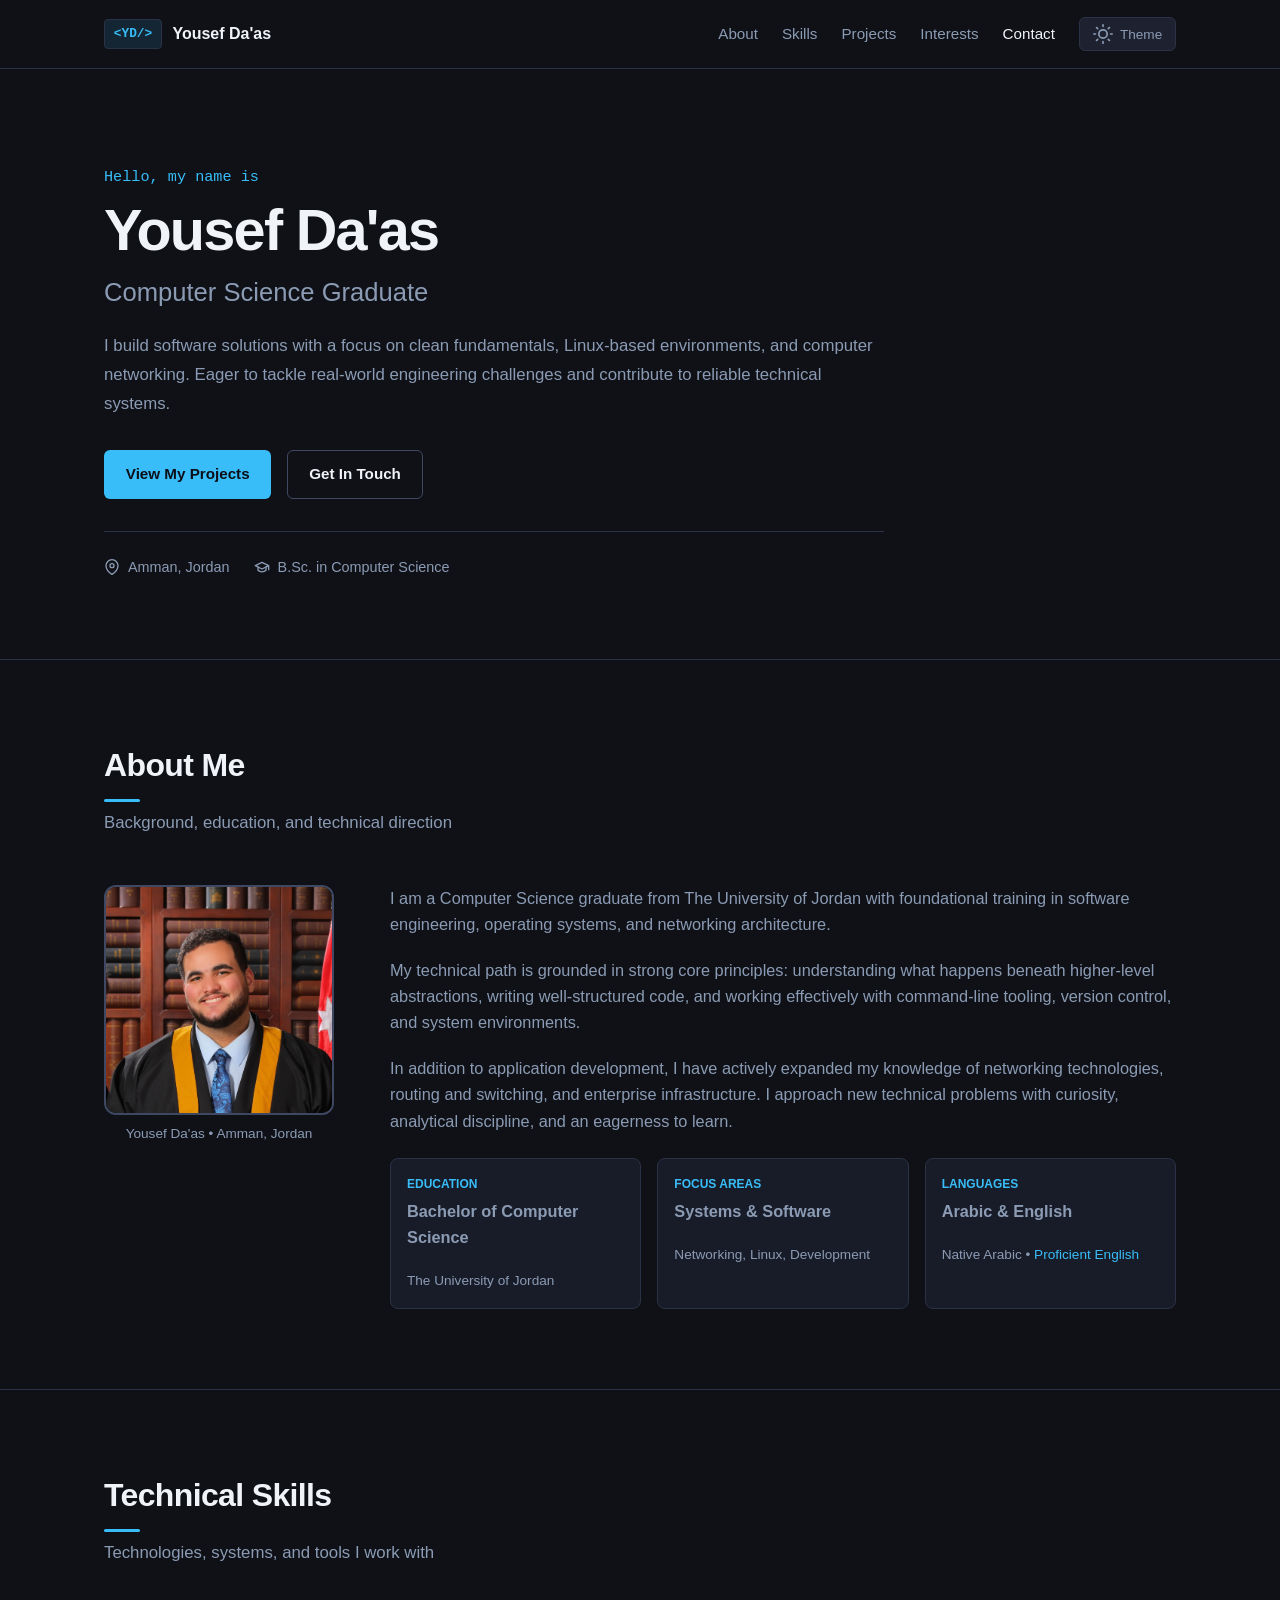
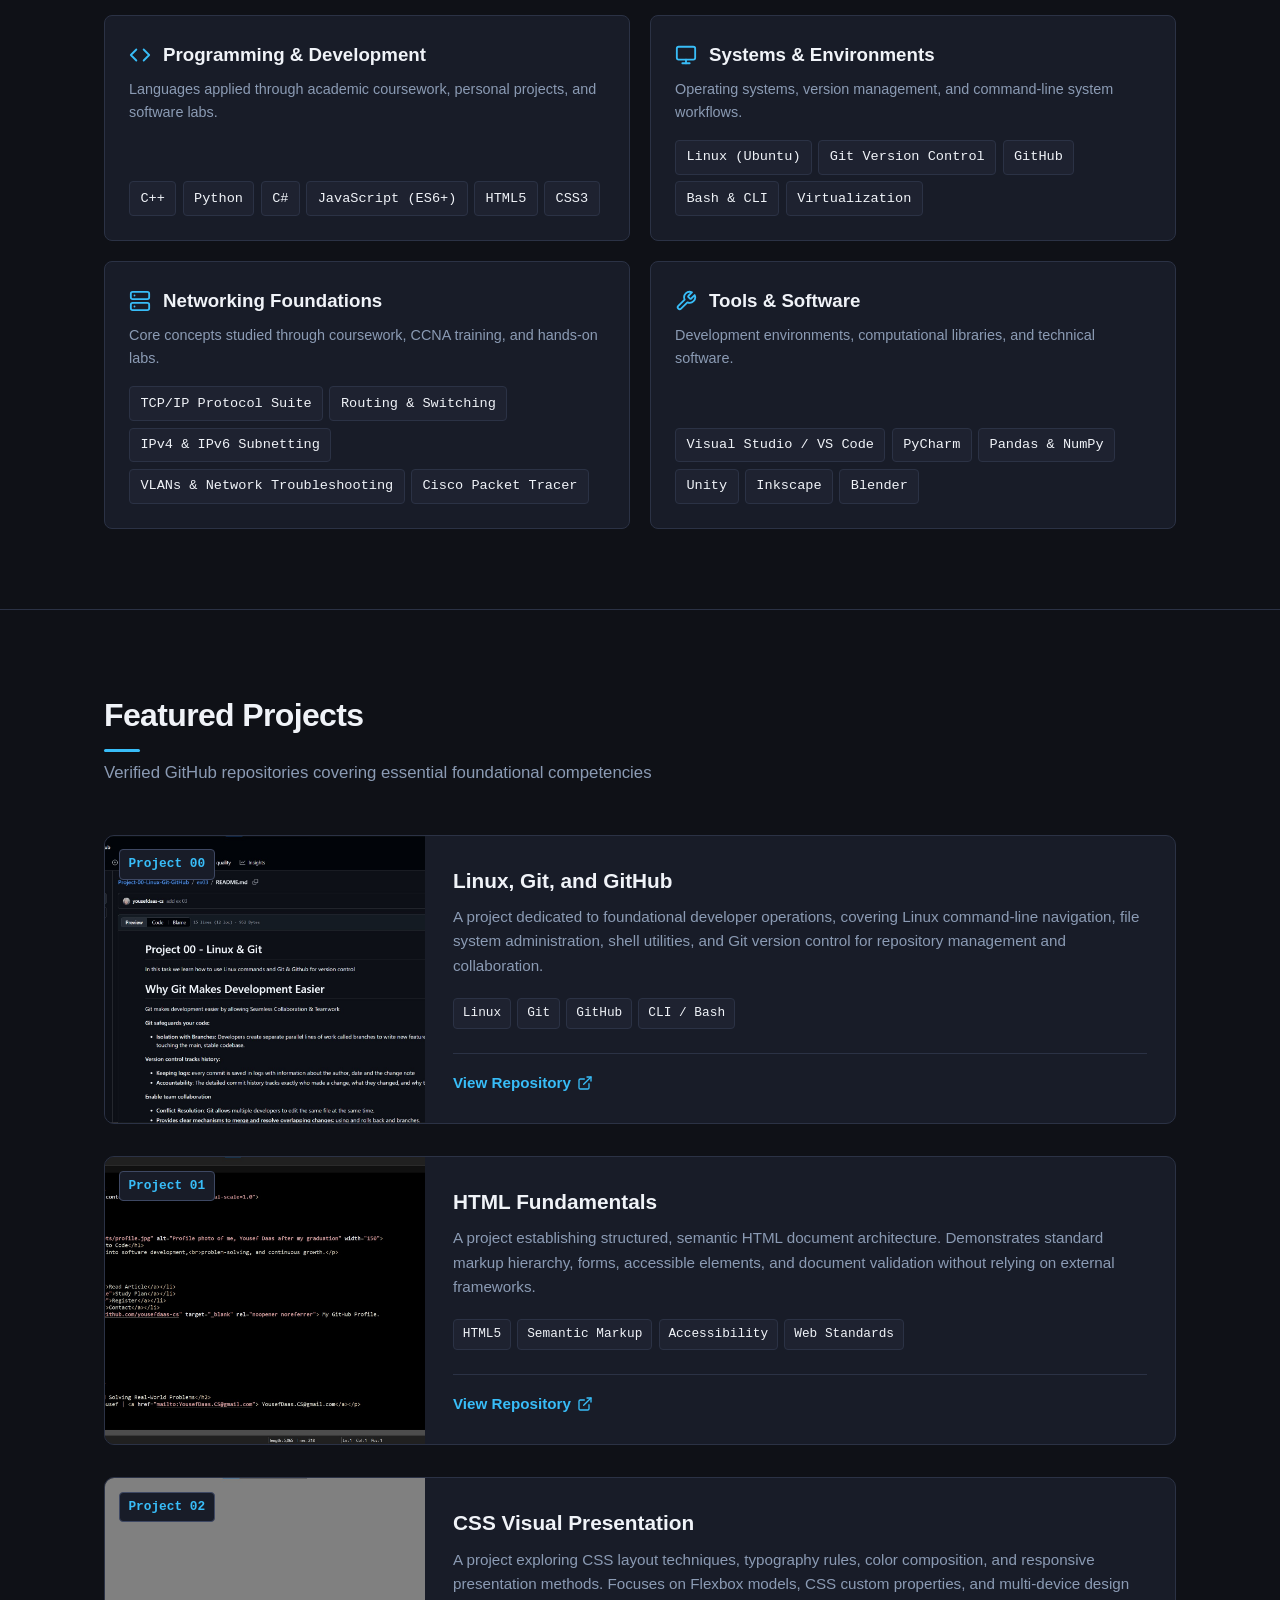
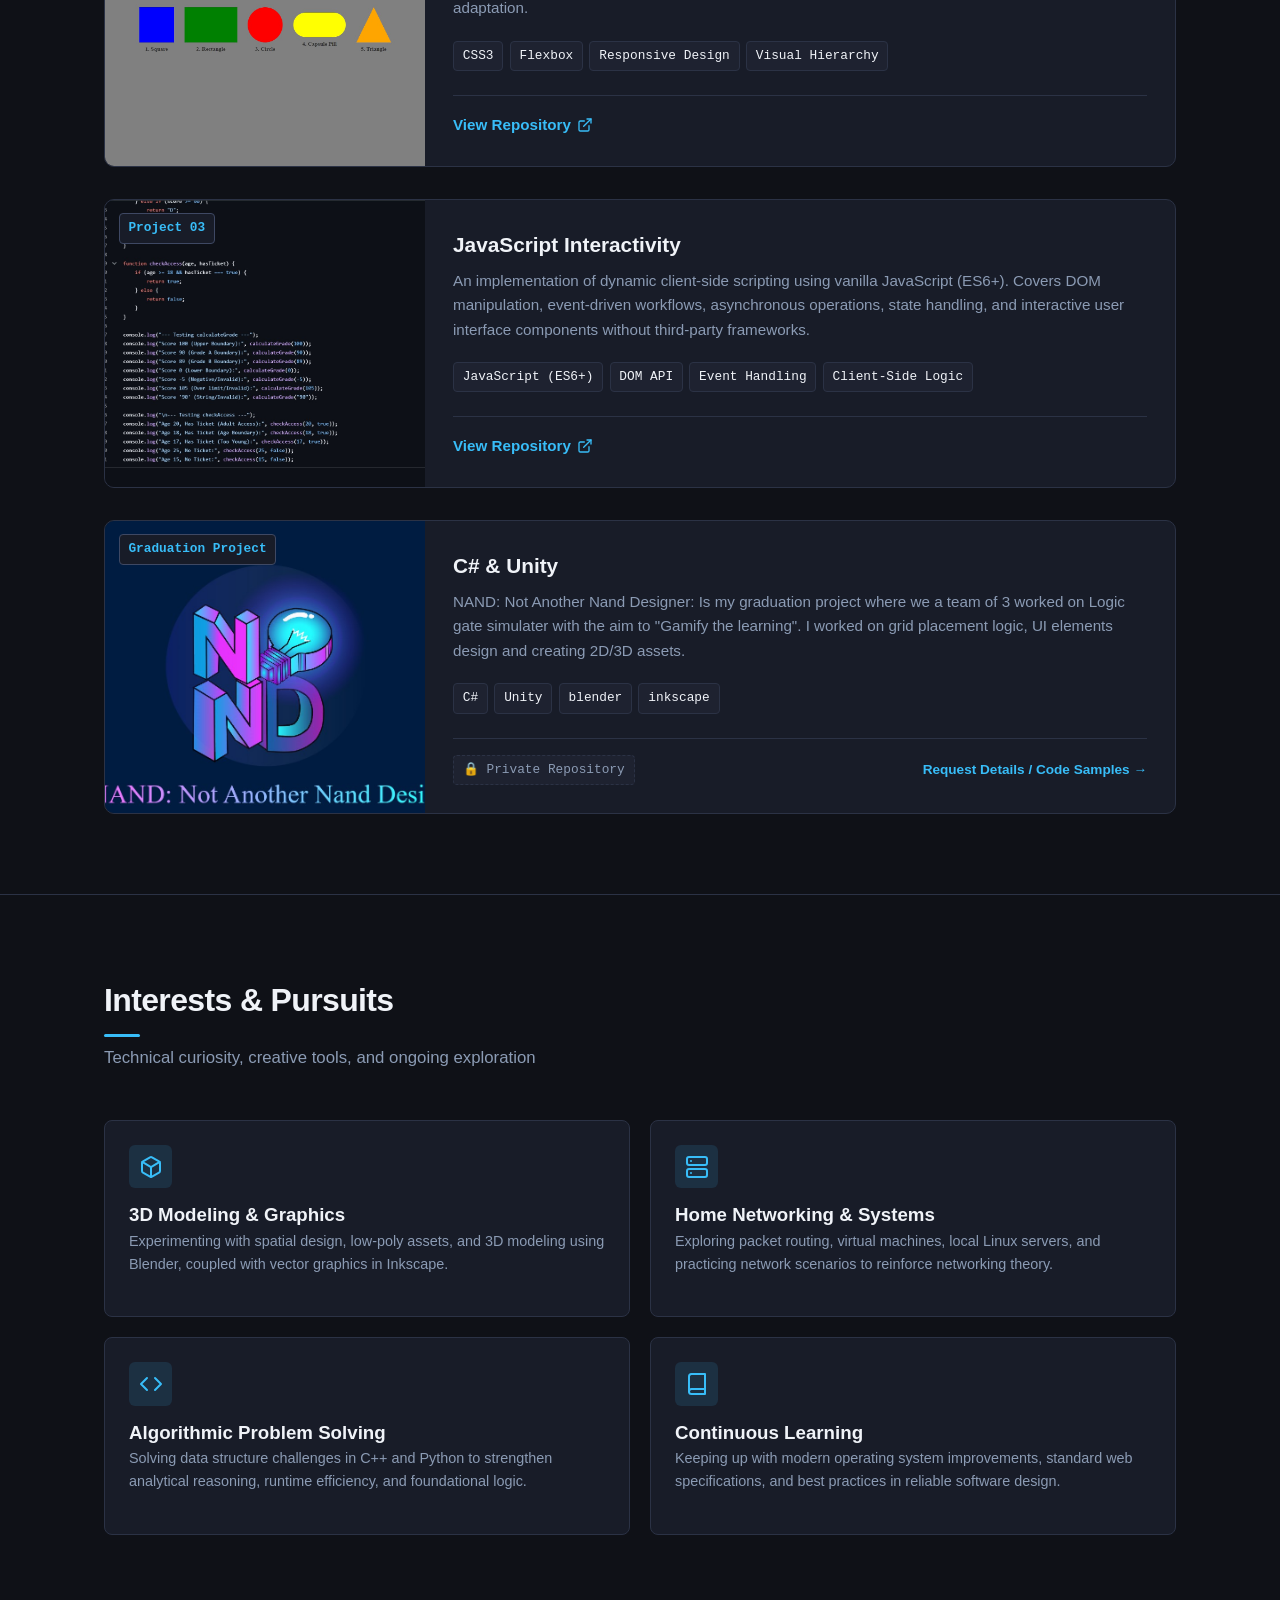
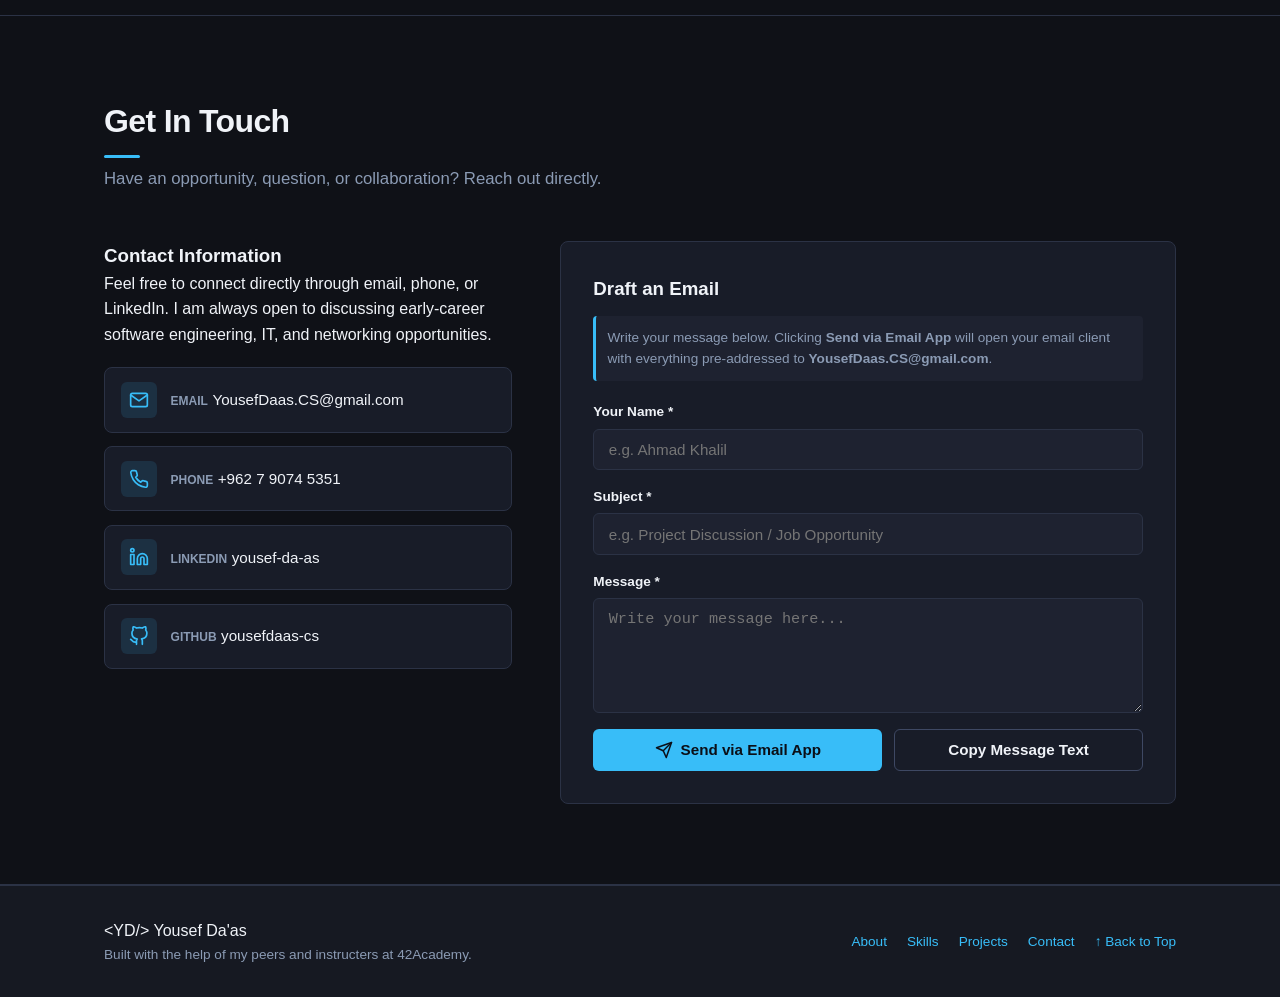
==== ex00/index.html @ 50f31eaf "Move progect files to folder" ====
<!DOCTYPE html>
<html lang="en" data-theme="dark">
<head>
  <meta charset="UTF-8">
  <meta name="viewport" content="width=device-width, initial-scale=1.0">
  <meta name="description" content="Personal portfolio of Yousef Da'as, a Computer Science graduate showcasing software development, systems, and networking projects.">
  <title>Yousef Da'as | Computer Science Portfolio</title>
  <link rel="stylesheet" href="style.css">
</head>
<body id="top">
  <!-- Header & Navigation -->
  <header class="site-header">
    <div class="container header-container">
      <a href="#top" class="brand-link" aria-label="Yousef Da'as Home">
        <span class="brand-mark">&lt;YD/&gt;</span>
        <span class="brand-name">Yousef Da'as</span>
      </a>

      <button 
        type="button" 
        class="nav-toggle" 
        id="nav-toggle" 
        aria-controls="primary-navigation" 
        aria-expanded="false" 
        aria-label="Toggle navigation menu"
      >
        <span class="hamburger-bar"></span>
        <span class="hamburger-bar"></span>
        <span class="hamburger-bar"></span>
      </button>

      <nav class="primary-nav" id="primary-navigation" aria-label="Main navigation">
        <ul class="nav-list">
          <li><a href="#about" class="nav-link">About</a></li>
          <li><a href="#skills" class="nav-link">Skills</a></li>
          <li><a href="#projects" class="nav-link">Projects</a></li>
          <li><a href="#interests" class="nav-link">Interests</a></li>
          <li><a href="#contact" class="nav-link">Contact</a></li>
        </ul>
        <button 
          type="button" 
          class="theme-toggle" 
          id="theme-toggle" 
          aria-label="Switch to light theme"
          title="Switch theme"
        >
          <svg class="theme-icon icon-sun" viewBox="0 0 24 24" width="20" height="20" fill="none" stroke="currentColor" stroke-width="2" stroke-linecap="round" stroke-linejoin="round" aria-hidden="true">
            <circle cx="12" cy="12" r="5"></circle>
            <line x1="12" y1="1" x2="12" y2="3"></line>
            <line x1="12" y1="21" x2="12" y2="23"></line>
            <line x1="4.22" y1="4.22" x2="5.64" y2="5.64"></line>
            <line x1="18.36" y1="18.36" x2="19.78" y2="19.78"></line>
            <line x1="1" y1="12" x2="3" y2="12"></line>
            <line x1="21" y1="12" x2="23" y2="12"></line>
            <line x1="4.22" y1="19.78" x2="5.64" y2="18.36"></line>
            <line x1="18.36" y1="5.64" x2="19.78" y2="4.22"></line>
          </svg>
          <svg class="theme-icon icon-moon" viewBox="0 0 24 24" width="20" height="20" fill="none" stroke="currentColor" stroke-width="2" stroke-linecap="round" stroke-linejoin="round" aria-hidden="true">
            <path d="M21 12.79A9 9 0 1 1 11.21 3 7 7 0 0 0 21 12.79z"></path>
          </svg>
          <span class="theme-toggle-label">Theme</span>
        </button>
      </nav>
    </div>
  </header>

  <main id="main-content">
    <!-- Hero Section -->
    <section class="hero-section" aria-labelledby="hero-title">
      <div class="container hero-container">
        <div class="hero-content">
          <p class="hero-eyebrow">Hello, my name is</p>
          <h1 class="hero-title" id="hero-title">Yousef Da'as</h1>
          <p class="hero-subtitle">Computer Science Graduate</p>
          <p class="hero-description">
            I build software solutions with a focus on clean fundamentals, Linux-based environments, and computer networking. Eager to tackle real-world engineering challenges and contribute to reliable technical systems.
          </p>
          <div class="hero-actions">
            <a href="#projects" class="btn btn-primary">View My Projects</a>
            <a href="#contact" class="btn btn-secondary">Get In Touch</a>
          </div>
          <div class="hero-meta">
            <span class="meta-item">
              <svg viewBox="0 0 24 24" width="16" height="16" fill="none" stroke="currentColor" stroke-width="2" stroke-linecap="round" stroke-linejoin="round" aria-hidden="true">
                <path d="M21 10c0 7-9 13-9 13s-9-6-9-13a9 9 0 0 1 18 0z"></path>
                <circle cx="12" cy="10" r="3"></circle>
              </svg>
              Amman, Jordan
            </span>
            <span class="meta-item">
              <svg viewBox="0 0 24 24" width="16" height="16" fill="none" stroke="currentColor" stroke-width="2" stroke-linecap="round" stroke-linejoin="round" aria-hidden="true">
                <path d="M22 10v6M2 10l10-5 10 5-10 5z"></path>
                <path d="M6 12v5c3 3 9 3 12 0v-5"></path>
              </svg>
              B.Sc. in Computer Science
            </span>
          </div>
        </div>
      </div>
    </section>

    <!-- About Section -->
    <section class="section about-section" id="about" aria-labelledby="about-title">
      <div class="container">
        <div class="section-header">
          <h2 class="section-title" id="about-title">About Me</h2>
          <p class="section-subtitle">Background, education, and technical direction</p>
        </div>

        <div class="about-grid">
          <div class="about-image-wrapper">
            <div class="image-frame">
              <img 
                src="assets/profile.jpg" 
                alt="Portrait of Yousef Da'as" 
                class="profile-image" 
                width="360" 
                height="360"
                loading="lazy"
                onerror="this.classList.add('image-fallback'); this.nextElementSibling.style.display='flex';"
              >
            </div>
            <p class="image-caption">Yousef Da'as &bull; Amman, Jordan</p>
          </div>

          <div class="about-content">
            <p>
              I am a Computer Science graduate from The University of Jordan with foundational training in software engineering, operating systems, and networking architecture.
            </p>
            <p>
              My technical path is grounded in strong core principles: understanding what happens beneath higher-level abstractions, writing well-structured code, and working effectively with command-line tooling, version control, and system environments.
            </p>
            <p>
              In addition to application development, I have actively expanded my knowledge of networking technologies, routing and switching, and enterprise infrastructure. I approach new technical problems with curiosity, analytical discipline, and an eagerness to learn.
            </p>

            <div class="about-highlights">
              <div class="highlight-card">
                <h3 class="highlight-title">Education</h3>
                <p class="highlight-text">Bachelor of Computer Science</p>
                <span class="highlight-sub">The University of Jordan</span>
              </div>
              <div class="highlight-card">
                <h3 class="highlight-title">Focus Areas</h3>
                <p class="highlight-text">Systems &amp; Software</p>
                <span class="highlight-sub">Networking, Linux, Development</span>
              </div>
              <div class="highlight-card">
                <h3 class="highlight-title">Languages</h3>
                <p class="highlight-text">Arabic &amp; English</p>
                <span class="highlight-sub">Native Arabic &bull; <a href="https://cert.efset.org/en/eNykhi">Proficient English</a></span>
              </div>
            </div>
          </div>
        </div>
      </div>
    </section>

    <!-- Skills Section -->
    <section class="section skills-section" id="skills" aria-labelledby="skills-title">
      <div class="container">
        <div class="section-header">
          <h2 class="section-title" id="skills-title">Technical Skills</h2>
          <p class="section-subtitle">Technologies, systems, and tools I work with</p>
        </div>

        <div class="skills-grid">
          <!-- Category 1 -->
          <article class="skill-category-card">
            <div class="category-header">
              <svg viewBox="0 0 24 24" width="22" height="22" fill="none" stroke="currentColor" stroke-width="2" stroke-linecap="round" stroke-linejoin="round" class="category-icon" aria-hidden="true">
                <polyline points="16 18 22 12 16 6"></polyline>
                <polyline points="8 6 2 12 8 18"></polyline>
              </svg>
              <h3 class="category-title">Programming &amp; Development</h3>
            </div>
            <p class="category-desc">Languages applied through academic coursework, personal projects, and software labs.</p>
            <ul class="skill-pill-list">
              <li class="skill-pill">C++</li>
              <li class="skill-pill">Python</li>
              <li class="skill-pill">C#</li>
              <li class="skill-pill">JavaScript (ES6+)</li>
              <li class="skill-pill">HTML5</li>
              <li class="skill-pill">CSS3</li>
            </ul>
          </article>

          <!-- Category 2 -->
          <article class="skill-category-card">
            <div class="category-header">
              <svg viewBox="0 0 24 24" width="22" height="22" fill="none" stroke="currentColor" stroke-width="2" stroke-linecap="round" stroke-linejoin="round" class="category-icon" aria-hidden="true">
                <rect x="2" y="3" width="20" height="14" rx="2" ry="2"></rect>
                <line x1="8" y1="21" x2="16" y2="21"></line>
                <line x1="12" y1="17" x2="12" y2="21"></line>
              </svg>
              <h3 class="category-title">Systems &amp; Environments</h3>
            </div>
            <p class="category-desc">Operating systems, version management, and command-line system workflows.</p>
            <ul class="skill-pill-list">
              <li class="skill-pill">Linux (Ubuntu)</li>
              <li class="skill-pill">Git Version Control</li>
              <li class="skill-pill">GitHub</li>
              <li class="skill-pill">Bash &amp; CLI</li>
              <li class="skill-pill">Virtualization</li>
            </ul>
          </article>

          <!-- Category 3 -->
          <article class="skill-category-card">
            <div class="category-header">
              <svg viewBox="0 0 24 24" width="22" height="22" fill="none" stroke="currentColor" stroke-width="2" stroke-linecap="round" stroke-linejoin="round" class="category-icon" aria-hidden="true">
                <rect x="2" y="2" width="20" height="8" rx="2" ry="2"></rect>
                <rect x="2" y="14" width="20" height="8" rx="2" ry="2"></rect>
                <line x1="6" y1="6" x2="6.01" y2="6"></line>
                <line x1="6" y1="18" x2="6.01" y2="18"></line>
              </svg>
              <h3 class="category-title">Networking Foundations</h3>
            </div>
            <p class="category-desc">Core concepts studied through coursework, CCNA training, and hands-on labs.</p>
            <ul class="skill-pill-list">
              <li class="skill-pill">TCP/IP Protocol Suite</li>
              <li class="skill-pill">Routing &amp; Switching</li>
              <li class="skill-pill">IPv4 &amp; IPv6 Subnetting</li>
              <li class="skill-pill">VLANs &amp; Network Troubleshooting</li>
              <li class="skill-pill">Cisco Packet Tracer</li>
            </ul>
          </article>

          <!-- Category 4 -->
          <article class="skill-category-card">
            <div class="category-header">
              <svg viewBox="0 0 24 24" width="22" height="22" fill="none" stroke="currentColor" stroke-width="2" stroke-linecap="round" stroke-linejoin="round" class="category-icon" aria-hidden="true">
                <path d="M14.7 6.3a1 1 0 0 0 0 1.4l1.6 1.6a1 1 0 0 0 1.4 0l3.77-3.77a6 6 0 0 1-7.94 7.94l-6.91 6.91a2.12 2.12 0 0 1-3-3l6.91-6.91a6 6 0 0 1 7.94-7.94l-3.76 3.76z"></path>
              </svg>
              <h3 class="category-title">Tools &amp; Software</h3>
            </div>
            <p class="category-desc">Development environments, computational libraries, and technical software.</p>
            <ul class="skill-pill-list">
              <li class="skill-pill">Visual Studio / VS Code</li>
              <li class="skill-pill">PyCharm</li>
              <li class="skill-pill">Pandas &amp; NumPy</li>
              <li class="skill-pill">Unity</li>
              <li class="skill-pill">Inkscape</li>
              <li class="skill-pill">Blender</li>
            </ul>
          </article>
        </div>
      </div>
    </section>

    <!-- Projects Section -->
    <section class="section projects-section" id="projects" aria-labelledby="projects-title">
      <div class="container">
        <div class="section-header">
          <h2 class="section-title" id="projects-title">Featured Projects</h2>
          <p class="section-subtitle">Verified GitHub repositories covering essential foundational competencies</p>
        </div>

        <div class="projects-grid">
          <!-- Project 1 -->
          <article class="project-card">
            <div class="project-preview">
              <img 
                src="assets/project-linux-git.jpg" 
                alt="Terminal &amp; Git Workflow" 
                class="project-image"
                loading="lazy"
                onerror="this.classList.add('project-fallback'); this.nextElementSibling.style.display='flex';"
              >
              <span class="project-badge">Project 00</span>
            </div>

            <div class="project-body">
              <h3 class="project-title">Linux, Git, and GitHub</h3>
              <p class="project-description">
                A project dedicated to foundational developer operations, covering Linux command-line navigation, file system administration, shell utilities, and Git version control for repository management and collaboration.
              </p>
              <div class="project-tags">
                <span class="tag">Linux</span>
                <span class="tag">Git</span>
                <span class="tag">GitHub</span>
                <span class="tag">CLI / Bash</span>
              </div>
              <div class="project-footer">
                <a 
                  href="https://github.com/yousefdaas-cs/Project-00-Linux-Git-GitHub" 
                  class="project-link" 
                  target="_blank" 
                  rel="noopener noreferrer"
                  aria-label="View Project 00: Linux, Git, and GitHub repository on GitHub (opens in new tab)"
                >
                  <span>View Repository</span>
                  <svg viewBox="0 0 24 24" width="16" height="16" fill="none" stroke="currentColor" stroke-width="2" stroke-linecap="round" stroke-linejoin="round" aria-hidden="true">
                    <path d="M18 13v6a2 2 0 0 1-2 2H5a2 2 0 0 1-2-2V8a2 2 0 0 1 2-2h6"></path>
                    <polyline points="15 3 21 3 21 9"></polyline>
                    <line x1="10" y1="14" x2="21" y2="3"></line>
                  </svg>
                </a>
              </div>
            </div>
          </article>

          <!-- Project 2 -->
          <article class="project-card">
            <div class="project-preview">
              <img 
                src="assets/project-html-fundamentals.jpg" 
                alt="Semantic HTML5" 
                class="project-image"
                loading="lazy"
                onerror="this.classList.add('project-fallback'); this.nextElementSibling.style.display='flex';"
              >
              <span class="project-badge">Project 01</span>
            </div>

            <div class="project-body">
              <h3 class="project-title">HTML Fundamentals</h3>
              <p class="project-description">
                A project establishing structured, semantic HTML document architecture. Demonstrates standard markup hierarchy, forms, accessible elements, and document validation without relying on external frameworks.
              </p>
              <div class="project-tags">
                <span class="tag">HTML5</span>
                <span class="tag">Semantic Markup</span>
                <span class="tag">Accessibility</span>
                <span class="tag">Web Standards</span>
              </div>
              <div class="project-footer">
                <a 
                  href="https://github.com/yousefdaas-cs/Project-01-HTML-Fundamentals" 
                  class="project-link" 
                  target="_blank" 
                  rel="noopener noreferrer"
                  aria-label="View Project 01: HTML Fundamentals repository on GitHub (opens in new tab)"
                >
                  <span>View Repository</span>
                  <svg viewBox="0 0 24 24" width="16" height="16" fill="none" stroke="currentColor" stroke-width="2" stroke-linecap="round" stroke-linejoin="round" aria-hidden="true">
                    <path d="M18 13v6a2 2 0 0 1-2 2H5a2 2 0 0 1-2-2V8a2 2 0 0 1 2-2h6"></path>
                    <polyline points="15 3 21 3 21 9"></polyline>
                    <line x1="10" y1="14" x2="21" y2="3"></line>
                  </svg>
                </a>
              </div>
            </div>
          </article>

          <!-- Project 3 -->
          <article class="project-card">
            <div class="project-preview">
              <img 
                src="assets/project-css-presentation.jpg" 
                alt="CSS Styling &amp; Layouts" 
                class="project-image"
                loading="lazy"
                onerror="this.classList.add('project-fallback'); this.nextElementSibling.style.display='flex';"
              >
              <span class="project-badge">Project 02</span>
            </div>

            <div class="project-body">
              <h3 class="project-title">CSS Visual Presentation</h3>
              <p class="project-description">
                A project exploring CSS layout techniques, typography rules, color composition, and responsive presentation methods. Focuses on Flexbox models, CSS custom properties, and multi-device design adaptation.
              </p>
              <div class="project-tags">
                <span class="tag">CSS3</span>
                <span class="tag">Flexbox</span>
                <span class="tag">Responsive Design</span>
                <span class="tag">Visual Hierarchy</span>
              </div>
              <div class="project-footer">
                <a 
                  href="https://github.com/yousefdaas-cs/Project-02-CSS-Visual-Presentation" 
                  class="project-link" 
                  target="_blank" 
                  rel="noopener noreferrer"
                  aria-label="View Project 02: CSS Visual Presentation repository on GitHub (opens in new tab)"
                >
                  <span>View Repository</span>
                  <svg viewBox="0 0 24 24" width="16" height="16" fill="none" stroke="currentColor" stroke-width="2" stroke-linecap="round" stroke-linejoin="round" aria-hidden="true">
                    <path d="M18 13v6a2 2 0 0 1-2 2H5a2 2 0 0 1-2-2V8a2 2 0 0 1 2-2h6"></path>
                    <polyline points="15 3 21 3 21 9"></polyline>
                    <line x1="10" y1="14" x2="21" y2="3"></line>
                  </svg>
                </a>
              </div>
            </div>
          </article>
		  <!-- Project 4: JavaScript Interactivity -->
          <article class="project-card">
            <div class="project-preview">
              <img 
                src="assets/project-javascript-interactivity.jpg" 
                alt="JS DOM &amp; Logic" 
                class="project-image"
                loading="lazy"
                onerror="this.classList.add('project-fallback'); this.nextElementSibling.style.display='flex';"
              >
              <span class="project-badge">Project 03</span>
            </div>

            <div class="project-body">
              <h3 class="project-title">JavaScript Interactivity</h3>
              <p class="project-description">
                An implementation of dynamic client-side scripting using vanilla JavaScript (ES6+). Covers DOM manipulation, event-driven workflows, asynchronous operations, state handling, and interactive user interface components without third-party frameworks.
              </p>
              <div class="project-tags">
                <span class="tag">JavaScript (ES6+)</span>
                <span class="tag">DOM API</span>
                <span class="tag">Event Handling</span>
                <span class="tag">Client-Side Logic</span>
              </div>
              <div class="project-footer">
                <a 
                  href="https://github.com/yousefdaas-cs/Project-03-JavaScript-Interactivity" 
                  class="project-link" 
                  target="_blank" 
                  rel="noopener noreferrer"
                  aria-label="View Project 03: JavaScript Interactivity repository on GitHub (opens in new tab)"
                >
                  <span>View Repository</span>
                  <svg viewBox="0 0 24 24" width="16" height="16" fill="none" stroke="currentColor" stroke-width="2" stroke-linecap="round" stroke-linejoin="round" aria-hidden="true">
                    <path d="M18 13v6a2 2 0 0 1-2 2H5a2 2 0 0 1-2-2V8a2 2 0 0 1 2-2h6"></path>
                    <polyline points="15 3 21 3 21 9"></polyline>
                    <line x1="10" y1="14" x2="21" y2="3"></line>
                  </svg>
                </a>
              </div>
            </div>
          </article>
		  
		  <!-- Personal Project : Nand -->
          <article class="project-card">
            <div class="project-preview">
              <img 
                src="assets/NAND.jpg" 
                alt="C# &amp; Unity" 
                class="project-image"
                loading="lazy"
                onerror="this.classList.add('project-fallback'); this.nextElementSibling.style.display='flex';"
              >
              <span class="project-badge">Graduation Project </span>
            </div>

            <div class="project-body">
              <h3 class="project-title">C# &amp; Unity</h3>
              <p class="project-description">
                NAND: Not Another Nand Designer: Is my graduation project where we a team of 3 worked on Logic gate simulater with the aim to "Gamify the learning". I worked on grid placement logic, UI elements design and creating 2D/3D assets.
              </p>
              <div class="project-tags">
                <span class="tag">C#</span>
                <span class="tag">Unity</span>
                <span class="tag">blender</span>
                <span class="tag">inkscape</span>
              </div>
              <div class="project-footer">
                <div class="private-badge-wrap" style="display: flex; align-items: center; justify-content: space-between; flex-wrap: wrap; gap: 0.5rem;">
                  <span class="tag" style="color: var(--text-muted); border-style: dashed;">
                    🔒 Private Repository
                  </span>
                  <a href="#contact" class="project-link" style="font-size: 0.85rem;">
                    Request Details / Code Samples &rarr;
                  </a>
                </div>
              </div>
            </div>
          </article>
		  
        </div>
      </div>
    </section>

    <!-- Interests Section -->
    <section class="section interests-section" id="interests" aria-labelledby="interests-title">
      <div class="container">
        <div class="section-header">
          <h2 class="section-title" id="interests-title">Interests &amp; Pursuits</h2>
          <p class="section-subtitle">Technical curiosity, creative tools, and ongoing exploration</p>
        </div>

        <div class="interests-grid">
          <div class="interest-item">
            <div class="interest-icon-wrap">
              <svg viewBox="0 0 24 24" width="24" height="24" fill="none" stroke="currentColor" stroke-width="2" stroke-linecap="round" stroke-linejoin="round" aria-hidden="true">
                <path d="M21 16V8a2 2 0 0 0-1-1.73l-7-4a2 2 0 0 0-2 0l-7 4A2 2 0 0 0 3 8v8a2 2 0 0 0 1 1.73l7 4a2 2 0 0 0 2 0l7-4A2 2 0 0 0 21 16z"></path>
                <polyline points="3.27 6.96 12 12.01 20.73 6.96"></polyline>
                <line x1="12" y1="22.08" x2="12" y2="12"></line>
              </svg>
            </div>
            <h3 class="interest-title">3D Modeling &amp; Graphics</h3>
            <p class="interest-text">
              Experimenting with spatial design, low-poly assets, and 3D modeling using Blender, coupled with vector graphics in Inkscape.
            </p>
          </div>

          <div class="interest-item">
            <div class="interest-icon-wrap">
              <svg viewBox="0 0 24 24" width="24" height="24" fill="none" stroke="currentColor" stroke-width="2" stroke-linecap="round" stroke-linejoin="round" aria-hidden="true">
                <rect x="2" y="2" width="20" height="8" rx="2" ry="2"></rect>
                <rect x="2" y="14" width="20" height="8" rx="2" ry="2"></rect>
                <line x1="6" y1="6" x2="6.01" y2="6"></line>
                <line x1="6" y1="18" x2="6.01" y2="18"></line>
              </svg>
            </div>
            <h3 class="interest-title">Home Networking &amp; Systems</h3>
            <p class="interest-text">
              Exploring packet routing, virtual machines, local Linux servers, and practicing network scenarios to reinforce networking theory.
            </p>
          </div>

          <div class="interest-item">
            <div class="interest-icon-wrap">
              <svg viewBox="0 0 24 24" width="24" height="24" fill="none" stroke="currentColor" stroke-width="2" stroke-linecap="round" stroke-linejoin="round" aria-hidden="true">
                <polyline points="16 18 22 12 16 6"></polyline>
                <polyline points="8 6 2 12 8 18"></polyline>
              </svg>
            </div>
            <h3 class="interest-title">Algorithmic Problem Solving</h3>
            <p class="interest-text">
              Solving data structure challenges in C++ and Python to strengthen analytical reasoning, runtime efficiency, and foundational logic.
            </p>
          </div>

          <div class="interest-item">
            <div class="interest-icon-wrap">
              <svg viewBox="0 0 24 24" width="24" height="24" fill="none" stroke="currentColor" stroke-width="2" stroke-linecap="round" stroke-linejoin="round" aria-hidden="true">
                <path d="M4 19.5A2.5 2.5 0 0 1 6.5 17H20"></path>
                <path d="M6.5 2H20v20H6.5A2.5 2.5 0 0 1 4 19.5v-15A2.5 2.5 0 0 1 6.5 2z"></path>
              </svg>
            </div>
            <h3 class="interest-title">Continuous Learning</h3>
            <p class="interest-text">
              Keeping up with modern operating system improvements, standard web specifications, and best practices in reliable software design.
            </p>
          </div>
        </div>
      </div>
    </section>

    <!-- Contact Section -->
    <section class="section contact-section" id="contact" aria-labelledby="contact-title">
      <div class="container">
        <div class="section-header">
          <h2 class="section-title" id="contact-title">Get In Touch</h2>
          <p class="section-subtitle">Have an opportunity, question, or collaboration? Reach out directly.</p>
        </div>

        <div class="contact-grid">
          <!-- Direct Details -->
          <div class="contact-info">
            <h3 class="contact-info-title">Contact Information</h3>
            <p class="contact-info-intro">
              Feel free to connect directly through email, phone, or LinkedIn. I am always open to discussing early-career software engineering, IT, and networking opportunities.
            </p>

            <ul class="contact-list">
              <li class="contact-card">
                <div class="contact-icon-bubble">
                  <svg viewBox="0 0 24 24" width="20" height="20" fill="none" stroke="currentColor" stroke-width="2" stroke-linecap="round" stroke-linejoin="round" aria-hidden="true">
                    <path d="M4 4h16c1.1 0 2 .9 2 2v12c0 1.1-.9 2-2 2H4c-1.1 0-2-.9-2-2V6c0-1.1.9-2 2-2z"></path>
                    <polyline points="22,6 12,13 2,6"></polyline>
                  </svg>
                </div>
                <div class="contact-card-text">
                  <span class="contact-label">Email</span>
                  <a href="mailto:YousefDaas.CS@gmail.com" class="contact-val">YousefDaas.CS@gmail.com</a>
                </div>
              </li>

              <li class="contact-card">
                <div class="contact-icon-bubble">
                  <svg viewBox="0 0 24 24" width="20" height="20" fill="none" stroke="currentColor" stroke-width="2" stroke-linecap="round" stroke-linejoin="round" aria-hidden="true">
                    <path d="M22 16.92v3a2 2 0 0 1-2.18 2 19.79 19.79 0 0 1-8.63-3.07 19.5 19.5 0 0 1-6-6 19.79 19.79 0 0 1-3.07-8.67A2 2 0 0 1 4.11 2h3a2 2 0 0 1 2 1.72 12.84 12.84 0 0 0 .7 2.81 2 2 0 0 1-.45 2.11L8.09 9.91a16 16 0 0 0 6 6l1.27-1.27a2 2 0 0 1 2.11-.45 12.84 12.84 0 0 0 2.81.7A2 2 0 0 1 22 16.92z"></path>
                  </svg>
                </div>
                <div class="contact-card-text">
                  <span class="contact-label">Phone</span>
                  <a href="tel:+962790745351" class="contact-val">+962 7 9074 5351</a>
                </div>
              </li>

              <li class="contact-card">
                <div class="contact-icon-bubble">
                  <svg viewBox="0 0 24 24" width="20" height="20" fill="none" stroke="currentColor" stroke-width="2" stroke-linecap="round" stroke-linejoin="round" aria-hidden="true">
                    <path d="M16 8a6 6 0 0 1 6 6v7h-4v-7a2 2 0 0 0-2-2 2 2 0 0 0-2 2v7h-4v-7a6 6 0 0 1 6-6z"></path>
                    <rect x="2" y="9" width="4" height="12"></rect>
                    <circle cx="4" cy="4" r="2"></circle>
                  </svg>
                </div>
                <div class="contact-card-text">
                  <span class="contact-label">LinkedIn</span>
                  <a href="https://www.linkedin.com/in/yousef-da-as-104ba138a" class="contact-val" target="_blank" rel="noopener noreferrer">yousef-da-as</a>
                </div>
              </li>

              <li class="contact-card">
                <div class="contact-icon-bubble">
                  <svg viewBox="0 0 24 24" width="20" height="20" fill="none" stroke="currentColor" stroke-width="2" stroke-linecap="round" stroke-linejoin="round" aria-hidden="true">
                    <path d="M9 19c-5 1.5-5-2.5-7-3m14 6v-3.87a3.37 3.37 0 0 0-.94-2.61c3.14-.35 6.44-1.54 6.44-7A5.44 5.44 0 0 0 20 4.77 5.07 5.07 0 0 0 19.91 1S18.73.65 16 2.48a13.38 13.38 0 0 0-7 0C6.27.65 5.09 1 5.09 1A5.07 5.07 0 0 0 5 4.77a5.44 5.44 0 0 0-1.5 3.78c0 5.42 3.3 6.61 6.44 7A3.37 3.37 0 0 0 9 18.13V22"></path>
                  </svg>
                </div>
                <div class="contact-card-text">
                  <span class="contact-label">GitHub</span>
                  <a href="https://github.com/yousefdaas-cs" class="contact-val" target="_blank" rel="noopener noreferrer">yousefdaas-cs</a>
                </div>
              </li>
            </ul>
          </div>

          <!-- Interactive Email Composer -->
          <div class="contact-form-wrapper">
            <h3 class="contact-form-title">Draft an Email</h3>
            <p class="form-disclaimer">
              Write your message below. Clicking <strong>Send via Email App</strong> will open your email client with everything pre-addressed to <strong>YousefDaas.CS@gmail.com</strong>.
            </p>

            <form class="contact-form" id="email-composer" novalidate>
              <div class="form-group">
                <label for="composer-name" class="form-label">Your Name <span class="required-mark" aria-hidden="true">*</span></label>
                <input 
                  type="text" 
                  id="composer-name" 
                  class="form-input" 
                  placeholder="e.g. Ahmad Khalil" 
                  required
                >
              </div>

              <div class="form-group">
                <label for="composer-subject" class="form-label">Subject <span class="required-mark" aria-hidden="true">*</span></label>
                <input 
                  type="text" 
                  id="composer-subject" 
                  class="form-input" 
                  placeholder="e.g. Project Discussion / Job Opportunity" 
                  required
                >
              </div>

              <div class="form-group">
                <label for="composer-message" class="form-label">Message <span class="required-mark" aria-hidden="true">*</span></label>
                <textarea 
                  id="composer-message" 
                  rows="5" 
                  class="form-input form-textarea" 
                  placeholder="Write your message here..." 
                  required
                ></textarea>
              </div>

              <div class="composer-actions" style="display: flex; gap: 0.75rem; flex-wrap: wrap;">
                <button type="submit" class="btn btn-primary" style="flex: 1 1 200px;">
                  <svg viewBox="0 0 24 24" width="18" height="18" fill="none" stroke="currentColor" stroke-width="2" stroke-linecap="round" stroke-linejoin="round" aria-hidden="true">
                    <line x1="22" y1="2" x2="11" y2="13"></line>
                    <polygon points="22 2 15 22 11 13 2 9 22 2"></polygon>
                  </svg>
                  <span>Send via Email App</span>
                </button>
                <button type="button" id="copy-draft-btn" class="btn btn-secondary" style="flex: 1 1 160px;">
                  <span>Copy Message Text</span>
                </button>
              </div>

              <div class="form-status" id="composer-status" role="status" aria-live="polite" style="margin-top: 1rem;"></div>
            </form>
          </div>
        </div>
      </div>
    </section>
  </main>

  <!-- Footer -->
  <footer class="site-footer">
    <div class="container footer-container">
      <div class="footer-left">
        <span class="footer-brand">&lt;YD/&gt; Yousef Da'as</span>
        <p class="footer-copyright">Built with the help of my peers and instructers at 42Academy.</p>
      </div>
      
      <div class="footer-right">
        <ul class="footer-nav" aria-label="Footer links">
          <li><a href="#about" class="footer-link">About</a></li>
          <li><a href="#skills" class="footer-link">Skills</a></li>
          <li><a href="#projects" class="footer-link">Projects</a></li>
          <li><a href="#contact" class="footer-link">Contact</a></li>
          <li><a href="#top" class="footer-link top-link" aria-label="Back to top of page">&uarr; Back to Top</a></li>
        </ul>
      </div>
    </div>
  </footer>

  <script src="script.js"></script>
</body>
</html>
---- ex00/style.css ----
/* --- THEME TOKENS --- */
:root, [data-theme="dark"] {
  --bg: #0f1117; --bg-alt: #161922; --surface: #1e2230; --card: #181c28;
  --border: #2b3245; --border-focus: #3e4863;
  --text: #f0f3f8; --text-muted: #8b9bb4;
  --accent: #38bdf8; --accent-hover: #0ea5e9; --accent-bg: rgba(56, 189, 248, 0.12);
  --error: #f87171; --error-bg: rgba(248, 113, 113, 0.12);
  --success: #34d399; --success-bg: rgba(52, 211, 153, 0.12);
}
[data-theme="light"] {
  --bg: #f8fafc; --bg-alt: #f1f5f9; --surface: #ffffff; --card: #ffffff;
  --border: #e2e8f0; --border-focus: #cbd5e1;
  --text: #0f172a; --text-muted: #64748b;
  --accent: #0284c7; --accent-hover: #0369a1; --accent-bg: rgba(2, 132, 199, 0.08);
  --error: #dc2626; --error-bg: rgba(220, 38, 38, 0.08);
  --success: #059669; --success-bg: rgba(5, 150, 105, 0.08);
}

/* --- RESET & GLOBAL STYLES --- */
*, *::before, *::after { box-sizing: border-box; margin: 0; padding: 0; }
html { scroll-behavior: smooth; font-size: 16px; }
body {
  font-family: -apple-system, BlinkMacSystemFont, "Segoe UI", Roboto, sans-serif;
  background-color: var(--bg); color: var(--text); line-height: 1.6;
  overflow-x: clip; min-height: 100vh; display: flex; flex-direction: column;
  transition: background-color 0.2s ease, color 0.2s ease;
}
img { max-width: 100%; height: auto; display: block; }
a { color: var(--accent); text-decoration: none; transition: color 0.15s; }
a:hover { color: var(--accent-hover); }
ul { list-style: none; }
:focus-visible { outline: 2px solid var(--accent); outline-offset: 3px; }

/* --- REUSABLE LAYOUT UTILITIES --- */
.container { width: 100%; max-width: 1120px; margin: 0 auto; padding: 0 1.5rem; }
.section { padding: 5rem 0; border-bottom: 1px solid var(--border); }
.section-header { margin-bottom: 3rem; }
.section-title { font-size: 2rem; font-weight: 700; letter-spacing: -0.02em; margin-bottom: 0.5rem; }
.section-title::after { content: ""; display: block; width: 2.25rem; height: 3px; background: var(--accent); border-radius: 99px; margin-top: 0.5rem; }
.section-subtitle { color: var(--text-muted); font-size: 1.05rem; }

/* --- BUTTONS & PILLS --- */
.btn {
  display: inline-flex; align-items: center; justify-content: center; gap: 0.5rem;
  padding: 0.7rem 1.3rem; font-size: 0.95rem; font-weight: 600; border-radius: 6px;
  cursor: pointer; border: 1px solid transparent; transition: 0.15s ease;
}
.btn-primary { background: var(--accent); color: #0b0f17; }
.btn-primary:hover { background: var(--accent-hover); color: #ffffff; transform: translateY(-1px); }
.btn-secondary { background: transparent; color: var(--text); border-color: var(--border-focus); }
.btn-secondary:hover { background: var(--surface); transform: translateY(-1px); }

.tag, .skill-pill, .brand-mark, .project-badge {
  font-family: ui-monospace, Menlo, Consolas, monospace; font-size: 0.8rem;
  background: var(--surface); color: var(--text); border: 1px solid var(--border);
  border-radius: 4px; padding: 0.25rem 0.55rem;
}
.project-badge {
  position: absolute; top: 0.85rem; left: 0.85rem; font-weight: 700;
  background: var(--card); color: var(--accent); border-color: var(--border-focus);
}
.skill-pill { font-size: 0.85rem; padding: 0.35rem 0.65rem; }
.skill-pill:hover { border-color: var(--accent); background: var(--accent-bg); }

/* --- HEADER & NAVIGATION --- */
.site-header { position: sticky; top: 0; z-index: 100; background: var(--bg); border-bottom: 1px solid var(--border); }
.header-container { display: flex; align-items: center; justify-content: space-between; height: 4.25rem; }
.brand-link { display: flex; align-items: center; gap: 0.65rem; color: var(--text); font-weight: 600; }
.brand-mark { color: var(--accent); background: var(--accent-bg); }
.primary-nav, .nav-list { display: flex; align-items: center; gap: 1.5rem; }
.nav-link { color: var(--text-muted); font-size: 0.95rem; font-weight: 500; }
.nav-link:hover, .nav-link.is-active { color: var(--text); }
.nav-toggle { display: none; background: none; border: 1px solid var(--border); border-radius: 4px; padding: 0.5rem; cursor: pointer; color: var(--text); }
.hamburger-bar { display: block; width: 22px; height: 2px; margin: 4px 0; background: currentColor; transition: 0.2s; }
.theme-toggle {
  display: inline-flex; align-items: center; gap: 0.45rem; background: var(--surface);
  color: var(--text-muted); border: 1px solid var(--border); border-radius: 6px; padding: 0.4rem 0.8rem;
  font-size: 0.85rem; cursor: pointer; transition: 0.15s;
}
.theme-toggle:hover { color: var(--text); border-color: var(--border-focus); }
[data-theme="dark"] .icon-moon, [data-theme="light"] .icon-sun { display: none; }

/* --- HERO SECTION --- */
.hero-section { padding: 6rem 0 5rem; border-bottom: 1px solid var(--border); }
.hero-content { max-width: 780px; }
.hero-eyebrow { font-family: ui-monospace, Menlo, Consolas, monospace; color: var(--accent); font-size: 0.95rem; margin-bottom: 0.5rem; }
.hero-title { font-size: clamp(2.4rem, 5vw, 3.6rem); font-weight: 800; line-height: 1.15; margin-bottom: 0.5rem; letter-spacing: -0.03em; }
.hero-subtitle { font-size: clamp(1.2rem, 2.5vw, 1.6rem); color: var(--text-muted); margin-bottom: 1.25rem; font-weight: 500; }
.hero-description { font-size: 1.05rem; color: var(--text-muted); line-height: 1.7; margin-bottom: 2rem; }
.hero-actions { display: flex; flex-wrap: wrap; gap: 1rem; margin-bottom: 2rem; }
.hero-meta { display: flex; flex-wrap: wrap; gap: 1.5rem; padding-top: 1.5rem; border-top: 1px solid var(--border); }
.meta-item { display: flex; align-items: center; gap: 0.5rem; font-size: 0.9rem; color: var(--text-muted); }

/* --- ABOUT ME --- */
.about-grid { display: flex; flex-direction: column; gap: 3rem; }
@media (min-width: 860px) { .about-grid { flex-direction: row; gap: 3.5rem; } }
.about-image-wrapper { flex-shrink: 0; display: flex; flex-direction: column; align-items: center; }
.image-frame { width: 230px; height: 230px; border-radius: 12px; overflow: hidden; border: 2px solid var(--border-focus); background: var(--card); }
.profile-image { width: 100%; height: 100%; object-fit: cover; }
.image-fallback, .project-fallback {
  width: 100%; height: 100%; display: flex; flex-direction: column; align-items: center; justify-content: center;
  background: var(--surface); color: var(--accent); font-family: ui-monospace, monospace; font-size: 1.0rem; font-weight: 700;
}
.image-caption { font-size: 0.85rem; color: var(--text-muted); margin-top: 0.5rem; }
.about-content p { color: var(--text-muted); font-size: 1.02rem; margin-bottom: 1.25rem; }
.about-highlights { display: flex; flex-wrap: wrap; gap: 1rem; margin-top: 1.5rem; }
.highlight-card { flex: 1 1 200px; background: var(--card); border: 1px solid var(--border); border-radius: 6px; padding: 1rem; }
.highlight-title { font-size: 0.75rem; text-transform: uppercase; color: var(--accent); margin-bottom: 0.25rem; }
.highlight-text { font-size: 0.95rem; font-weight: 600; }
.highlight-sub { font-size: 0.85rem; color: var(--text-muted); display: block; }

/* --- CARDS & GRIDS (Skills, Projects, Interests, Contact) --- */
.skills-grid, .interests-grid { display: flex; flex-wrap: wrap; gap: 1.25rem; }
.skill-category-card, .interest-item, .highlight-card, .contact-card, .contact-form-wrapper {
  background: var(--card); border: 1px solid var(--border); border-radius: 8px;
}
.skill-category-card, .interest-item { flex: 1 1 calc(50% - 1.25rem); min-width: 270px; padding: 1.5rem; display: flex; flex-direction: column; }
.category-header { display: flex; align-items: center; gap: 0.75rem; margin-bottom: 0.5rem; }
.category-icon, .interest-icon-wrap { color: var(--accent); }
.category-desc, .interest-text { font-size: 0.9rem; color: var(--text-muted); margin-bottom: 1rem; }
.skill-pill-list { display: flex; flex-wrap: wrap; gap: 0.4rem; margin-top: auto; }

/* Projects */
.projects-grid { display: flex; flex-direction: column; gap: 2rem; }
.project-card { background: var(--card); border: 1px solid var(--border); border-radius: 10px; overflow: hidden; display: flex; flex-direction: column; }
@media (min-width: 860px) { .project-card { flex-direction: row; } }
.project-preview { position: relative; background: var(--surface); flex: 0 0 320px; min-height: 200px; }
.project-image { width: 100%; height: 100%; object-fit: cover; }
.project-body { padding: 1.75rem; display: flex; flex-direction: column; flex-grow: 1; }
.project-title { font-size: 1.3rem; margin-bottom: 0.5rem; }
.project-description { font-size: 0.95rem; color: var(--text-muted); margin-bottom: 1.25rem; line-height: 1.6; }
.project-tags { display: flex; flex-wrap: wrap; gap: 0.4rem; margin-bottom: 1.5rem; }
.project-footer { margin-top: auto; padding-top: 1rem; border-top: 1px solid var(--border); }
.project-link { display: inline-flex; align-items: center; gap: 0.4rem; font-weight: 600; font-size: 0.95rem; }

/* Interests & Contact */
.interest-icon-wrap { display: inline-flex; padding: 0.6rem; background: var(--accent-bg); border-radius: 6px; margin-bottom: 0.75rem; width: fit-content; }
.contact-grid { display: flex; flex-direction: column; gap: 2.5rem; }
@media (min-width: 860px) { .contact-grid { flex-direction: row; gap: 3rem; } }
.contact-info { flex: 1 1 40%; }
.contact-list { display: flex; flex-direction: column; gap: 0.85rem; margin-top: 1.25rem; }
.contact-card { display: flex; align-items: center; gap: 0.85rem; padding: 0.85rem 1rem; }
.contact-icon-bubble { width: 36px; height: 36px; display: flex; align-items: center; justify-content: center; background: var(--accent-bg); color: var(--accent); border-radius: 6px; flex-shrink: 0; }
.contact-label { font-size: 0.75rem; text-transform: uppercase; color: var(--text-muted); font-weight: 700; }
.contact-val { font-size: 0.95rem; color: var(--text); }

/* Form / Composer */
.contact-form-wrapper { flex: 1 1 60%; padding: 2rem; }
.form-disclaimer { font-size: 0.85rem; color: var(--text-muted); padding: 0.7rem; background: var(--surface); border-left: 3px solid var(--accent); border-radius: 4px; margin: 0.75rem 0 1.25rem; }
.form-group { margin-bottom: 1rem; display: flex; flex-direction: column; }
.form-label { font-size: 0.85rem; font-weight: 600; margin-bottom: 0.35rem; }
.form-input {
  background: var(--surface); color: var(--text); border: 1px solid var(--border);
  border-radius: 6px; padding: 0.7rem 0.9rem; font-size: 0.95rem; width: 100%; transition: 0.15s;
}
.form-input:focus { border-color: var(--accent); outline: none; box-shadow: 0 0 0 3px var(--accent-bg); }
.form-textarea { resize: vertical; min-height: 110px; }
.form-status { padding: 0.75rem; border-radius: 6px; margin-top: 1rem; font-size: 0.9rem; display: none; }
.form-status.is-success { display: block; background: var(--success-bg); color: var(--success); border: 1px solid var(--success); }

/* --- FOOTER --- */
.site-footer { margin-top: auto; background: var(--bg-alt); border-top: 1px solid var(--border); padding: 2rem 0; }
.footer-container { display: flex; flex-direction: column; gap: 1rem; }
@media (min-width: 768px) { .footer-container { flex-direction: row; align-items: center; justify-content: space-between; } }
.footer-copyright { font-size: 0.85rem; color: var(--text-muted); }
.footer-nav { display: flex; gap: 1.25rem; font-size: 0.85rem; }

/* --- MOBILE & ACCESSIBILITY --- */
@media (max-width: 768px) {
  .nav-toggle { display: block; }
  .primary-nav { position: fixed; top: 4.25rem; left: 0; right: 0; background: var(--bg); border-bottom: 1px solid var(--border); flex-direction: column; padding: 1.5rem; gap: 1.25rem; display: none; }
  .primary-nav.is-open { display: flex; }
  .nav-list { flex-direction: column; align-items: stretch; gap: 0.5rem; width: 100%; }
  .nav-link { padding: 0.5rem; }
  .theme-toggle { width: 100%; justify-content: center; }
  .nav-toggle[aria-expanded="true"] .hamburger-bar:nth-child(1) { transform: translateY(6px) rotate(45deg); }
  .nav-toggle[aria-expanded="true"] .hamburger-bar:nth-child(2) { opacity: 0; }
  .nav-toggle[aria-expanded="true"] .hamburger-bar:nth-child(3) { transform: translateY(-6px) rotate(-45deg); }
  .skill-category-card, .interest-item { flex: 1 1 100%; }
}
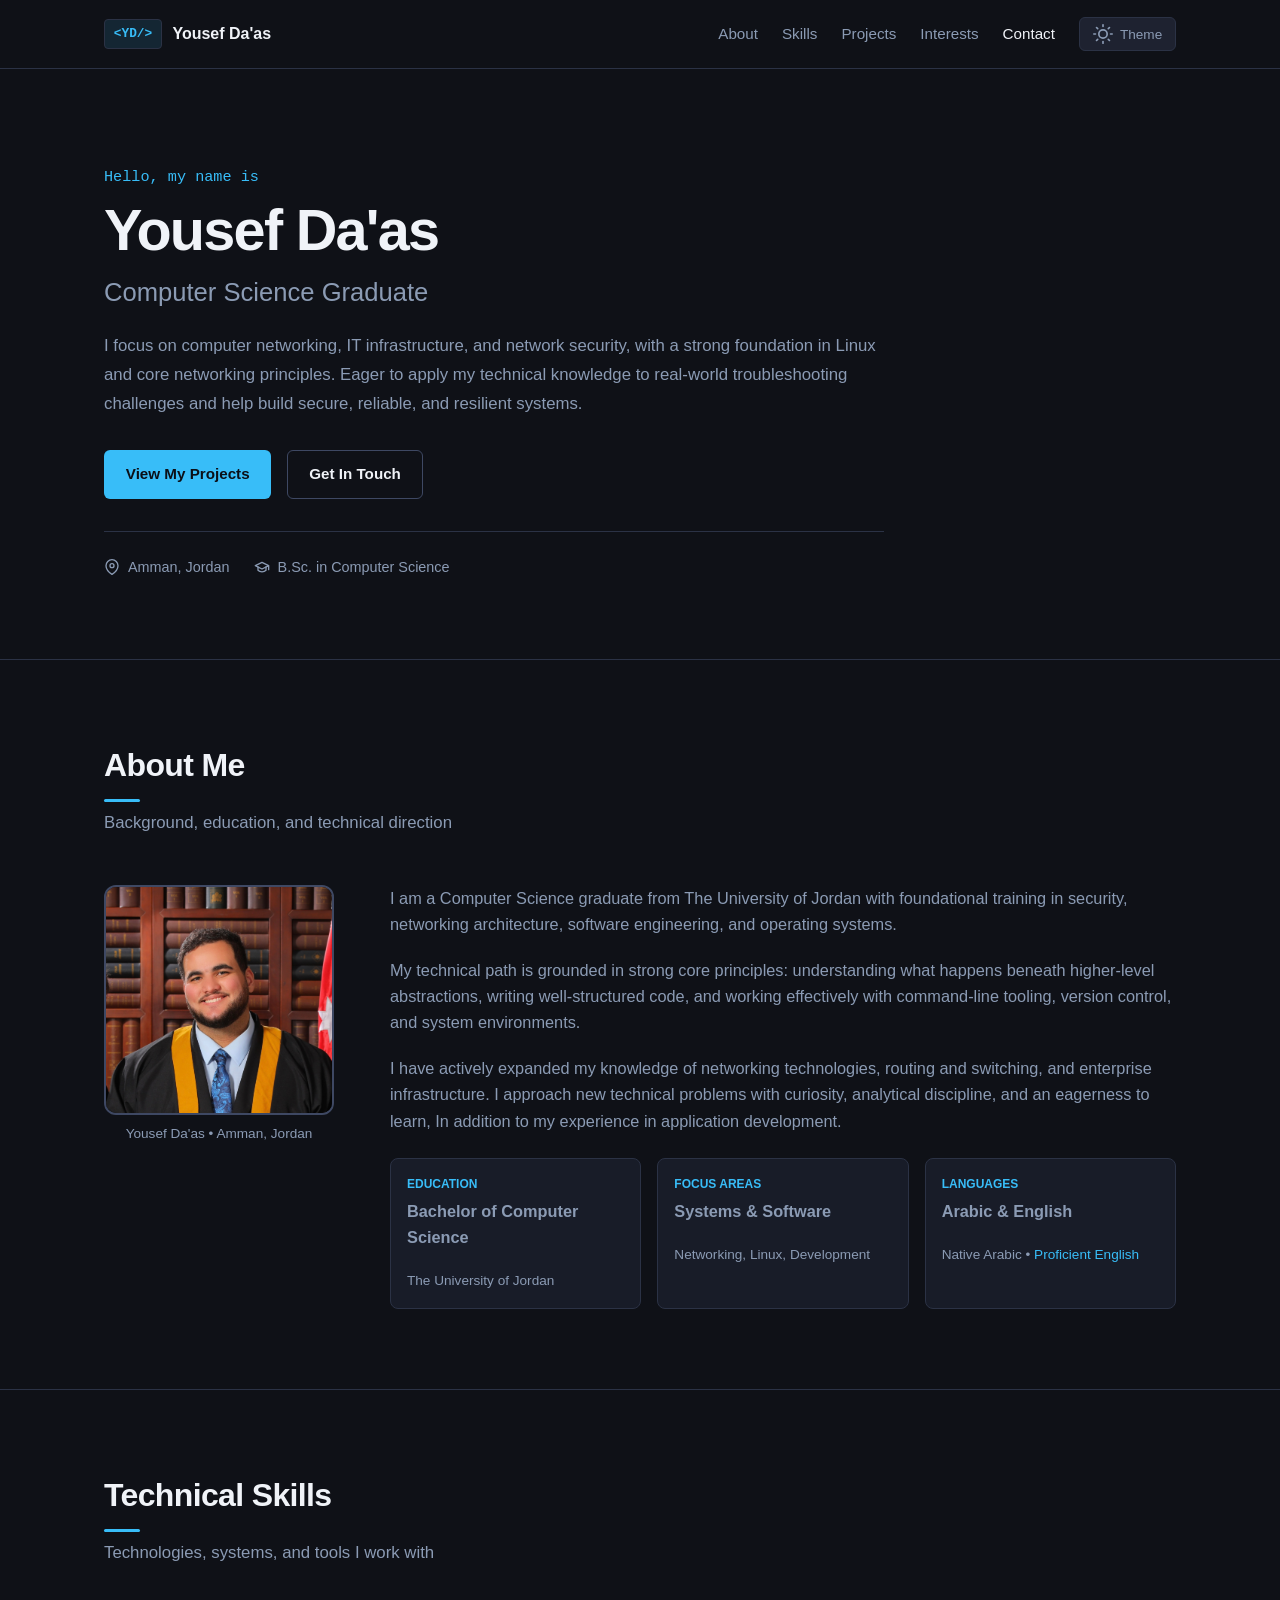
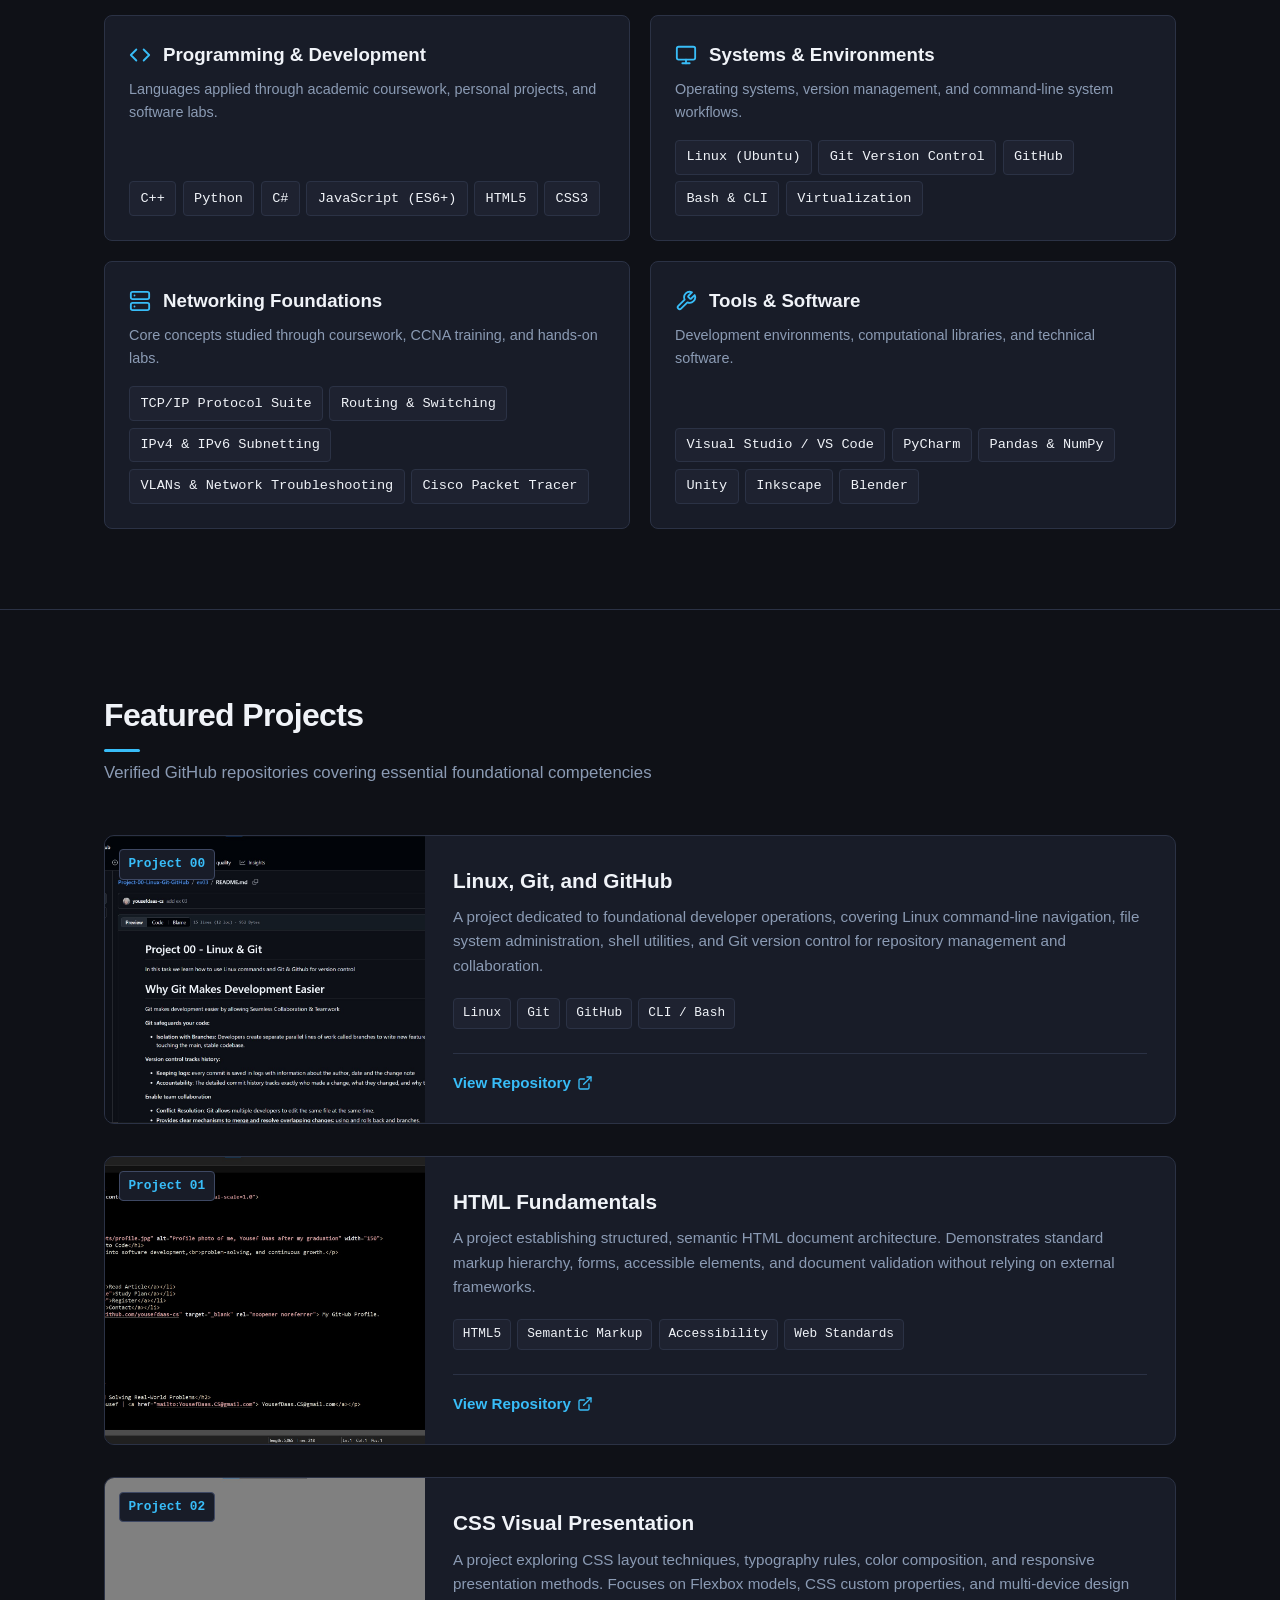
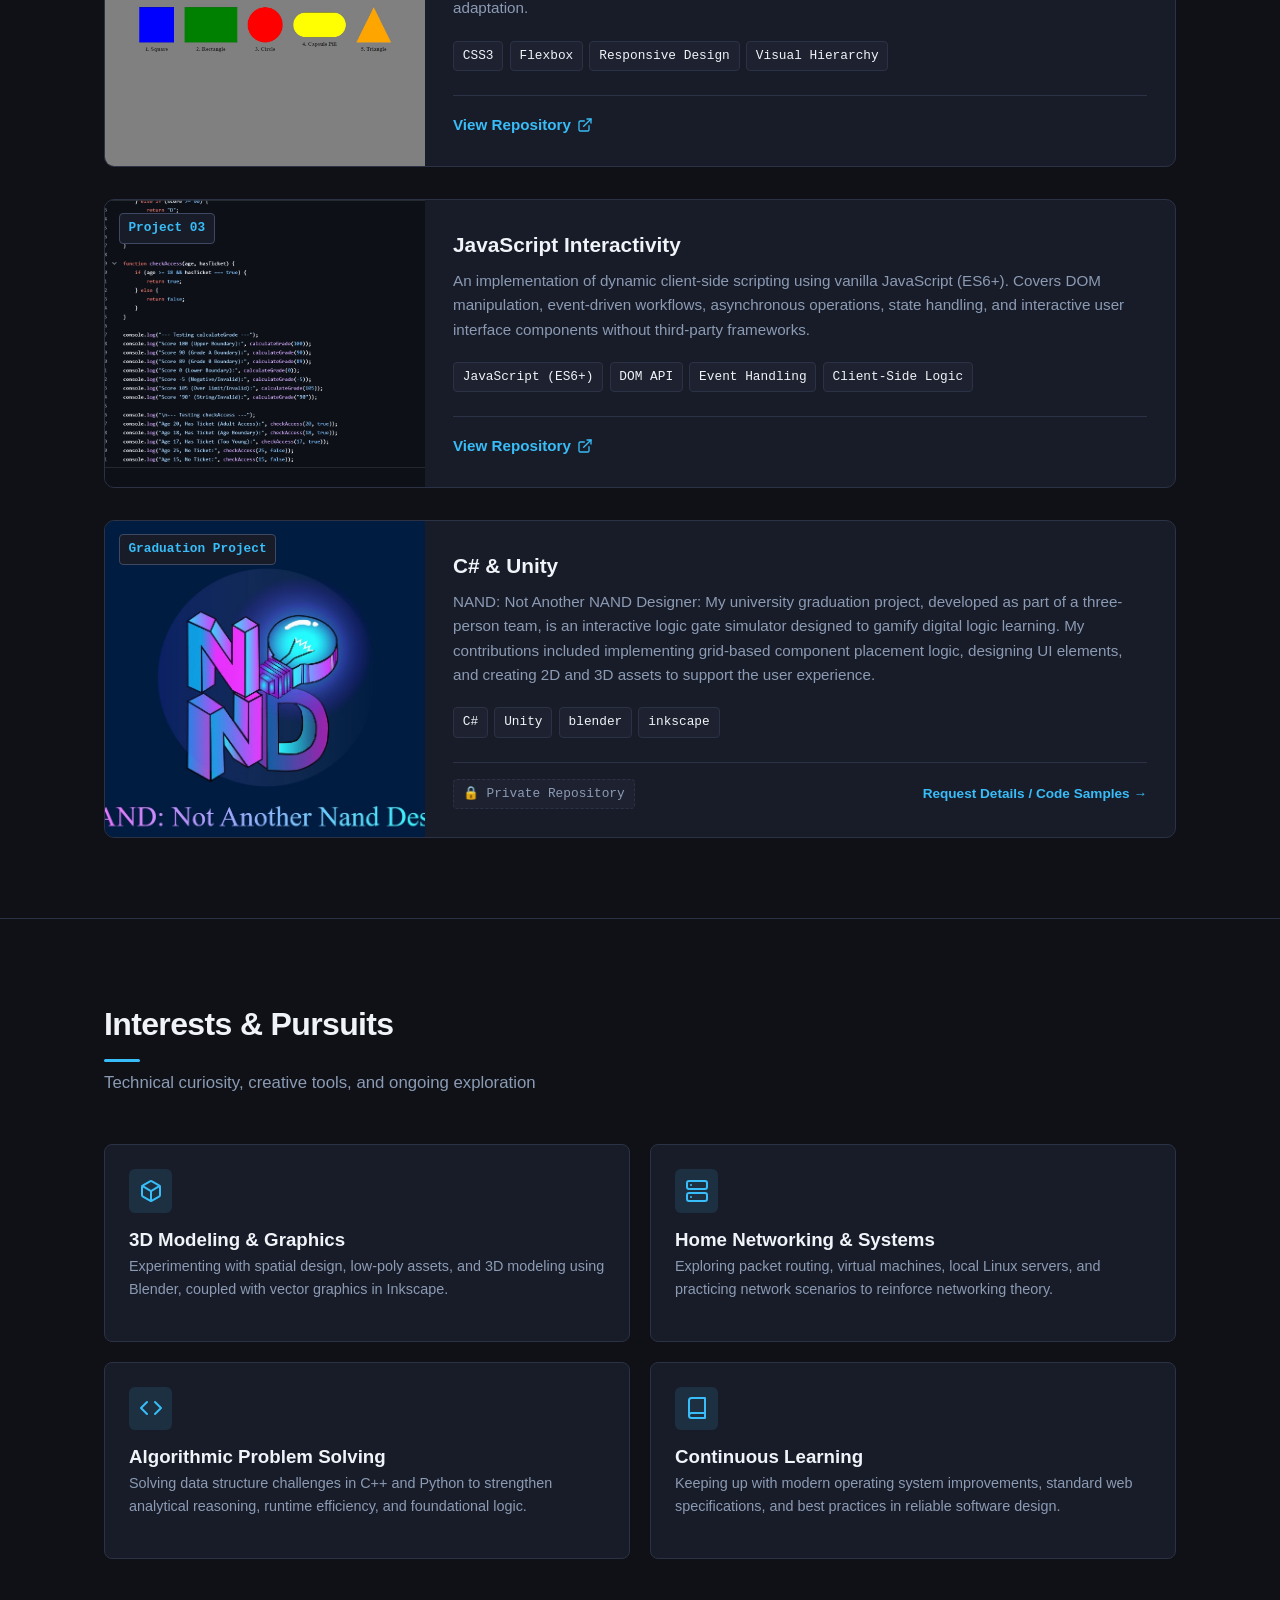
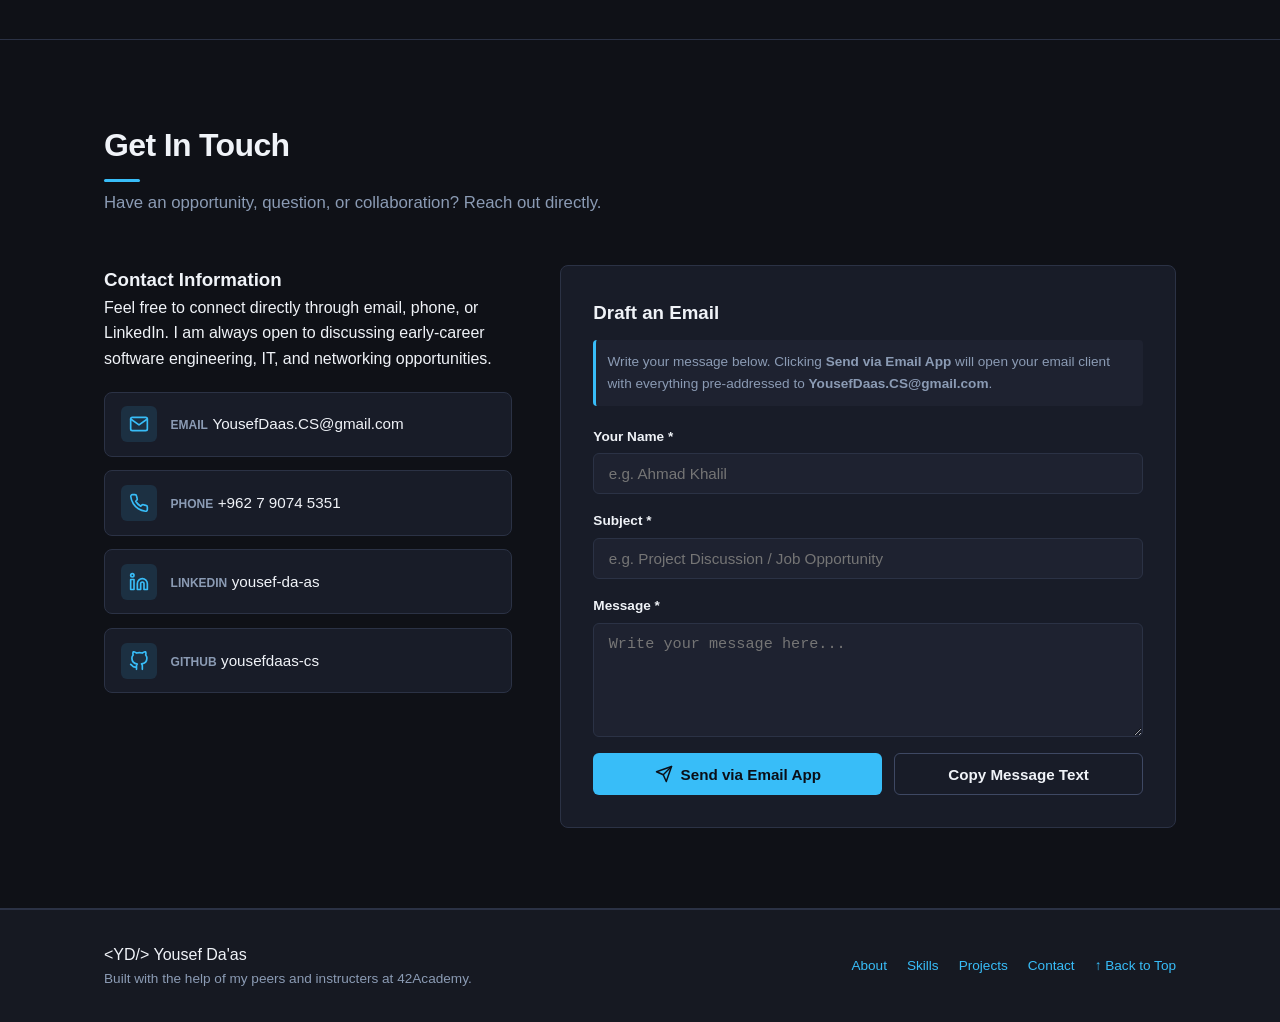
==== commit 9a95bd3c: "Polish paragraphs" ====
--- a/ex00/index.html
+++ b/ex00/index.html
@@ -73,7 +73,7 @@
           <h1 class="hero-title" id="hero-title">Yousef Da'as</h1>
           <p class="hero-subtitle">Computer Science Graduate</p>
           <p class="hero-description">
-            I build software solutions with a focus on clean fundamentals, Linux-based environments, and computer networking. Eager to tackle real-world engineering challenges and contribute to reliable technical systems.
+			I focus on computer networking, IT infrastructure, and network security, with a strong foundation in Linux and core networking principles. Eager to apply my technical knowledge to real-world troubleshooting challenges and help build secure, reliable, and resilient systems.
           </p>
           <div class="hero-actions">
             <a href="#projects" class="btn btn-primary">View My Projects</a>
@@ -125,13 +125,13 @@
 
           <div class="about-content">
             <p>
-              I am a Computer Science graduate from The University of Jordan with foundational training in software engineering, operating systems, and networking architecture.
+              I am a Computer Science graduate from The University of Jordan with foundational training in security, networking architecture, software engineering, and operating systems.
             </p>
             <p>
               My technical path is grounded in strong core principles: understanding what happens beneath higher-level abstractions, writing well-structured code, and working effectively with command-line tooling, version control, and system environments.
             </p>
             <p>
-              In addition to application development, I have actively expanded my knowledge of networking technologies, routing and switching, and enterprise infrastructure. I approach new technical problems with curiosity, analytical discipline, and an eagerness to learn.
+              I have actively expanded my knowledge of networking technologies, routing and switching, and enterprise infrastructure. I approach new technical problems with curiosity, analytical discipline, and an eagerness to learn, In addition to my experience in application development.
             </p>
 
             <div class="about-highlights">
@@ -444,8 +444,7 @@
             <div class="project-body">
               <h3 class="project-title">C# &amp; Unity</h3>
               <p class="project-description">
-                NAND: Not Another Nand Designer: Is my graduation project where we a team of 3 worked on Logic gate simulater with the aim to "Gamify the learning". I worked on grid placement logic, UI elements design and creating 2D/3D assets.
-              </p>
+				NAND: Not Another NAND Designer: My university graduation project, developed as part of a three-person team, is an interactive logic gate simulator designed to gamify digital logic learning. My contributions included implementing grid-based component placement logic, designing UI elements, and creating 2D and 3D assets to support the user experience.              </p>
               <div class="project-tags">
                 <span class="tag">C#</span>
                 <span class="tag">Unity</span>
